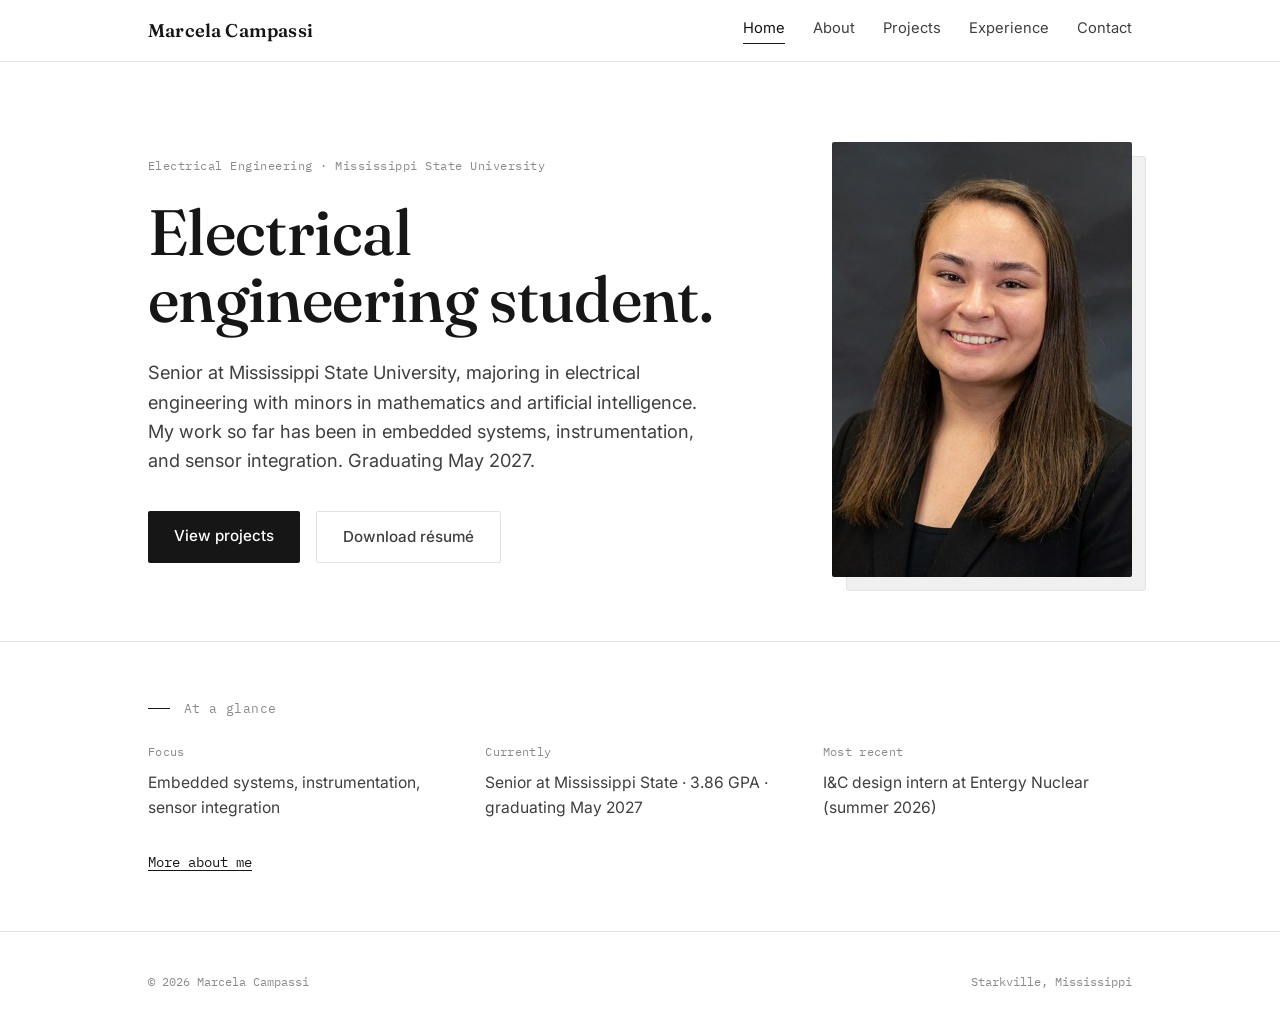
==== index.html @ 76c61601 "Add files via upload" ====
<!DOCTYPE html>
<html lang="en">
<head>
<meta charset="UTF-8">
<meta name="viewport" content="width=device-width, initial-scale=1.0">
<title>Marcela Campassi | Electrical Engineering</title>
<meta name="description" content="Electrical Engineering student at Mississippi State University focused on embedded systems, instrumentation, and hardware design.">
<link rel="icon" href="data:image/svg+xml,%3Csvg xmlns='http://www.w3.org/2000/svg' viewBox='0 0 32 32'%3E%3Crect width='32' height='32' rx='6' fill='%23153B50'/%3E%3Ctext x='16' y='22' font-family='Georgia,serif' font-size='16' fill='%23E8C547' text-anchor='middle' font-weight='700'%3EMC%3C/text%3E%3C/svg%3E">
<link rel="preconnect" href="https://fonts.googleapis.com">
<link rel="preconnect" href="https://fonts.gstatic.com" crossorigin>
<link href="https://fonts.googleapis.com/css2?family=Fraunces:opsz,wght@9..144,400;9..144,500;9..144,600&family=Inter:wght@400;500;600&family=IBM+Plex+Mono:wght@400;500&display=swap" rel="stylesheet">
<link rel="stylesheet" href="style.css">
</head>
<body>
<nav>
  <div class="nav-inner">
    <a class="brand" href="index.html">Marcela Campassi</a>
    <div class="nav-links">
      <a href="index.html" class="active">Home</a>
      <a href="about.html" >About</a>
      <a href="projects.html" >Projects</a>
      <a href="experience.html" >Experience</a>
      <a href="contact.html" >Contact</a>
    </div>
  </div>
</nav>
<header class="hero">
  <div class="wrap">
    <div class="hero-grid">
      <div>
        <p class="eyebrow">Electrical Engineering &middot; Mississippi State University</p>
        <h1>Electrical engineering student.</h1>
        <p class="lede">Senior at Mississippi State University, majoring in electrical engineering with minors in mathematics and artificial intelligence. My work so far has been in embedded systems, instrumentation, and sensor integration. Graduating May 2027.</p>
        <div class="hero-cta">
          <a class="btn btn-solid" href="projects.html">View projects</a>
          <a class="btn btn-ghost" href="resume.pdf">Download r&eacute;sum&eacute;</a>
        </div>
      </div>
      <div class="portrait">
        <img src="[data-uri]" alt="Marcela Campassi">
      </div>
    </div>
  </div>
</header>

<section class="strip">
  <div class="wrap">
    <div class="sec-head">At a glance</div>
    <div class="glance">
      <div><span class="g-k">Focus</span>Embedded systems, instrumentation, sensor integration</div>
      <div><span class="g-k">Currently</span>Senior at Mississippi State &middot; 3.86 GPA &middot; graduating May 2027</div>
      <div><span class="g-k">Most recent</span>I&amp;C design intern at Entergy Nuclear (summer 2026)</div>
    </div>
    <a class="text-link" href="about.html">More about me</a>
  </div>
</section>
<footer>
  <div class="wrap">
    <div class="footer-inner">
      <span>&copy; 2026 Marcela Campassi</span>
      <span>Starkville, Mississippi</span>
    </div>
  </div>
</footer>
</body>
</html>
---- style.css ----
:root{
  --ink:#161616;
  --deep:#161616;
  --slate:#3f3f3f;
  --mist:#8a8a8a;
  --paper:#ffffff;
  --card:#ffffff;
  --line:#e2e2e2;
  --gold:#161616;
  --gold-soft:#f0f0f0;
  --sig:Fraunces,Georgia,serif;
  --body:Inter,-apple-system,sans-serif;
  --mono:"IBM Plex Mono",monospace;
}
*{box-sizing:border-box;margin:0;padding:0}
html{scroll-behavior:smooth}
body{
  font-family:var(--body);
  color:var(--ink);
  background:var(--paper);
  line-height:1.6;
  -webkit-font-smoothing:antialiased;
  display:flex;flex-direction:column;min-height:100vh;
}
a{color:inherit}
img{max-width:100%;display:block}
.wrap{max-width:1040px;margin:0 auto;padding:0 28px;width:100%}

/* ---- Nav ---- */
nav{
  position:sticky;top:0;z-index:20;
  background:rgba(255,255,255,.9);
  backdrop-filter:blur(8px);
  border-bottom:1px solid var(--line);
}
.nav-inner{
  max-width:1040px;margin:0 auto;padding:16px 28px;
  display:flex;align-items:center;justify-content:space-between;
}
.brand{font-family:var(--sig);font-weight:600;font-size:1.15rem;letter-spacing:.01em;text-decoration:none}
.nav-links{display:flex;gap:28px;font-size:.92rem}
.nav-links a{color:var(--slate);text-decoration:none;transition:color .15s;padding-bottom:2px;border-bottom:1px solid transparent}
.nav-links a:hover{color:var(--gold)}
.nav-links a.active{color:var(--deep);border-bottom-color:var(--gold)}
@media(max-width:620px){
  .nav-inner{flex-direction:column;gap:12px;align-items:flex-start}
  .nav-links{gap:18px;flex-wrap:wrap}
}

/* ---- shared section frame ---- */
main,header,section{width:100%}
.sec-head{
  font-family:var(--mono);font-size:.82rem;color:var(--mist);
  letter-spacing:.03em;margin-bottom:24px;
  display:flex;align-items:center;gap:14px;
}
.sec-head::before{content:"";width:22px;height:1px;background:var(--gold)}
.page-top{padding:80px 0 72px;flex:1}
.page-h1{
  font-family:var(--sig);font-weight:500;font-size:clamp(2rem,5vw,2.9rem);
  color:var(--deep);margin-bottom:28px;letter-spacing:-.01em;line-height:1.1;
}
.text-link{
  display:inline-block;margin-top:32px;font-family:var(--mono);
  font-size:.85rem;color:var(--ink);text-decoration:underline;text-underline-offset:3px;
}
.text-link:hover{color:var(--deep)}

/* ---- Hero (home) ---- */
.hero{padding:80px 0 64px}
.hero-grid{display:grid;grid-template-columns:1fr 300px;gap:56px;align-items:center}
.eyebrow{font-family:var(--mono);font-size:.78rem;color:var(--mist);letter-spacing:.04em;margin-bottom:22px}
h1{font-family:var(--sig);font-weight:500;font-size:clamp(2.4rem,6vw,4rem);line-height:1.05;letter-spacing:-.01em;color:var(--deep);max-width:14ch}
.lede{margin-top:26px;font-size:1.14rem;color:var(--slate);max-width:52ch}
.hero-cta{margin-top:36px;display:flex;gap:16px;flex-wrap:wrap}
.portrait{position:relative}
.portrait img{width:100%;border-radius:2px}
.portrait::after{content:"";position:absolute;inset:0;border:1px solid var(--line);border-radius:3px;transform:translate(14px,14px);z-index:-1;background:var(--gold-soft)}
.btn{display:inline-block;padding:13px 26px;border-radius:2px;font-size:.95rem;font-weight:500;text-decoration:none;transition:all .15s}
.btn-solid{background:var(--deep);color:#fff}
.btn-solid:hover{background:var(--ink)}
.btn-ghost{border:1px solid var(--line);color:var(--slate)}
.btn-ghost:hover{border-color:var(--gold);color:var(--gold)}
@media(max-width:760px){
  .hero-grid{grid-template-columns:1fr;gap:40px}
  .portrait{max-width:260px}
}

/* ---- home glance strip ---- */
.strip{padding:56px 0;border-top:1px solid var(--line);flex:1}
.glance{display:grid;grid-template-columns:repeat(3,1fr);gap:28px}
.glance div{color:var(--slate);font-size:.98rem}
.g-k{display:block;font-family:var(--mono);font-size:.74rem;color:var(--mist);margin-bottom:8px;letter-spacing:.03em}
@media(max-width:680px){.glance{grid-template-columns:1fr;gap:20px}}

/* ---- About ---- */
.about p{font-size:1.08rem;color:var(--slate);max-width:64ch;margin-bottom:18px}

/* ---- Projects ---- */
.proj{display:grid;grid-template-columns:1fr;gap:0}
.p-item{padding:32px 0;border-bottom:1px solid var(--line);display:grid;grid-template-columns:180px 1fr;gap:32px;align-items:start}
.p-item:first-child{padding-top:0}
.p-item:last-child{border-bottom:none}
.p-meta{font-family:var(--mono);font-size:.8rem;color:var(--mist);line-height:1.5}
.p-meta .yr{color:var(--gold);display:block;margin-top:6px}
.p-body h3{font-family:var(--sig);font-weight:500;font-size:1.35rem;color:var(--deep);margin-bottom:10px}
.p-body p{color:var(--slate);max-width:60ch;margin-bottom:14px}
.p-body em{color:var(--mist);font-style:italic}
.tags{display:flex;flex-wrap:wrap;gap:8px}
.tag{font-family:var(--mono);font-size:.72rem;color:var(--slate);background:var(--gold-soft);padding:4px 10px;border-radius:2px}
@media(max-width:620px){
  .p-item{grid-template-columns:1fr;gap:12px}
  .p-meta{order:-1}
}

/* ---- Experience ---- */
.xp-row{display:grid;grid-template-columns:1fr auto;gap:16px;padding:16px 0;border-bottom:1px solid var(--line);align-items:baseline}
.xp-row:last-of-type{border-bottom:none}
.xp-role{font-weight:600;color:var(--ink)}
.xp-org{color:var(--slate);font-size:.96rem}
.xp-when{font-family:var(--mono);font-size:.8rem;color:var(--mist);white-space:nowrap}
.honors{margin-top:28px;font-size:.98rem;color:var(--slate);line-height:1.9}
.honors b{color:var(--deep);font-weight:600}

/* ---- Contact ---- */
.contact-grid{display:flex;gap:14px;flex-wrap:wrap;margin-top:24px}
.c-link{font-family:var(--mono);font-size:.9rem;color:var(--slate);text-decoration:none;padding:11px 18px;border:1px solid var(--line);border-radius:2px;transition:all .15s}
.c-link:hover{border-color:var(--gold);color:var(--gold)}

/* ---- Footer ---- */
footer{padding:40px 0;border-top:1px solid var(--line)}
.footer-inner{font-family:var(--mono);font-size:.78rem;color:var(--mist);display:flex;justify-content:space-between;flex-wrap:wrap;gap:8px;width:100%}

@media(prefers-reduced-motion:no-preference){
  .hero .eyebrow,.hero h1,.hero .lede,.hero-cta,.portrait,.page-h1{
    opacity:0;transform:translateY(14px);
    animation:rise .6s cubic-bezier(.2,.7,.3,1) forwards;
  }
  .hero h1{animation-delay:.06s}
  .hero .lede{animation-delay:.12s}
  .hero-cta{animation-delay:.18s}
  .portrait{animation-delay:.15s}
}
@keyframes rise{to{opacity:1;transform:none}}

/* ---- Toolkit / skills ---- */
.skills-sec{padding:56px 0 72px;border-top:1px solid var(--line)}
.skill-grid{display:grid;grid-template-columns:repeat(3,1fr);gap:28px}
.skill-grid div{color:var(--slate);font-size:.95rem;line-height:1.7}
.s-k{display:block;font-family:var(--mono);font-size:.74rem;color:var(--mist);margin-bottom:8px;letter-spacing:.03em}
@media(max-width:680px){.skill-grid{grid-template-columns:1fr;gap:20px}}

.p-links{font-family:var(--mono);font-size:.78rem;margin-top:2px}
.p-links a{color:var(--ink);text-decoration:underline;text-underline-offset:2px}
.p-links a:hover{color:var(--mist)}
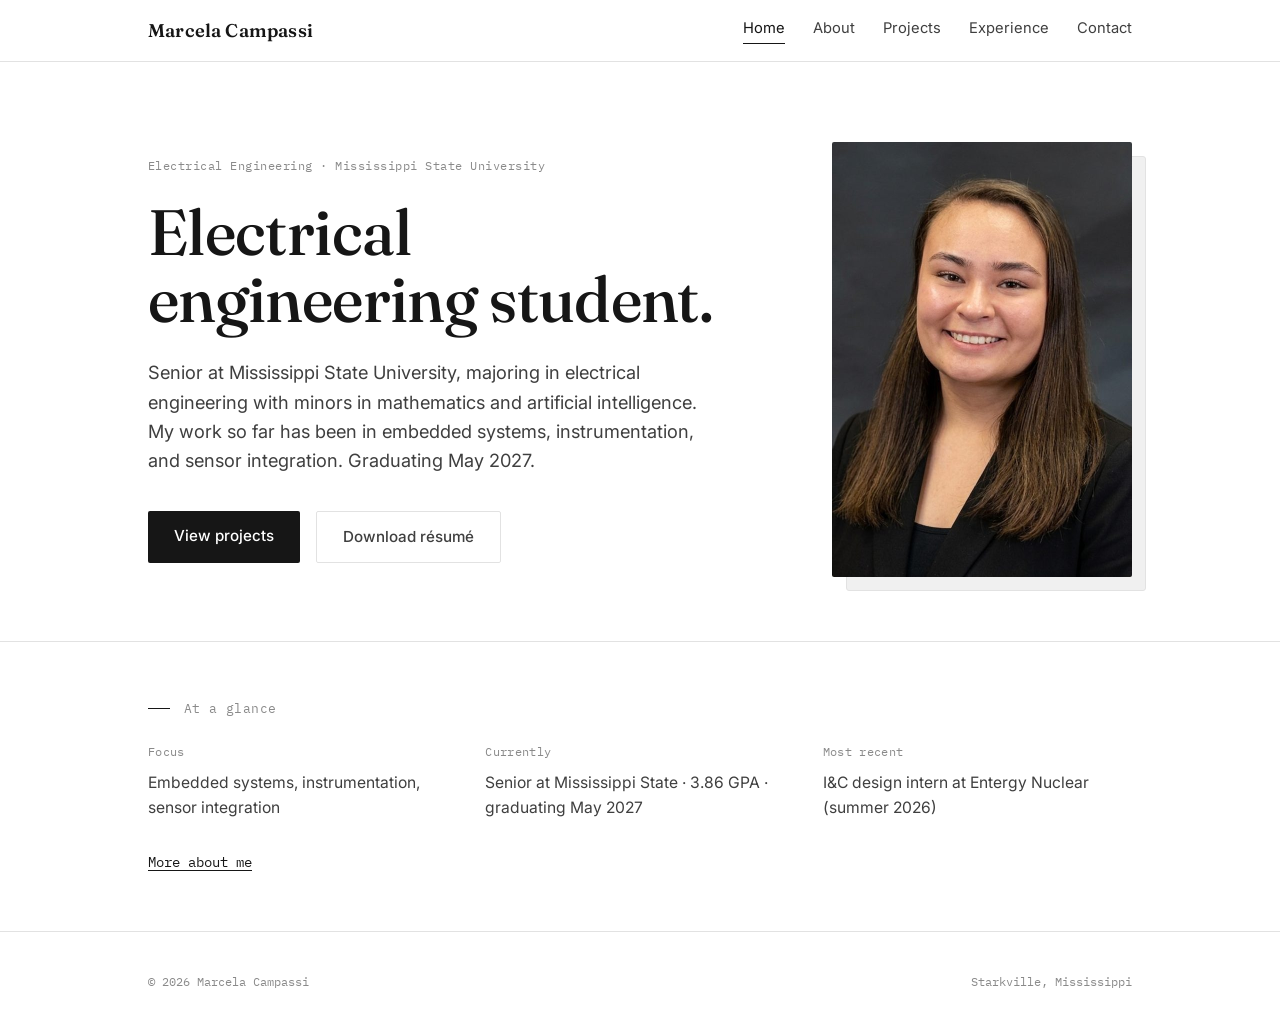
==== commit c6e721df: "Add files via upload" ====
--- a/index.html
+++ b/index.html
@@ -14,13 +14,13 @@
 <body>
 <nav>
   <div class="nav-inner">
-    <a class="brand" href="index.html">Marcela Campassi</a>
+    <a class="brand" href="./">Marcela Campassi</a>
     <div class="nav-links">
-      <a href="index.html" class="active">Home</a>
-      <a href="about.html" >About</a>
-      <a href="projects.html" >Projects</a>
-      <a href="experience.html" >Experience</a>
-      <a href="contact.html" >Contact</a>
+      <a href="./" class="active">Home</a>
+      <a href="about" >About</a>
+      <a href="projects" >Projects</a>
+      <a href="experience" >Experience</a>
+      <a href="contact" >Contact</a>
     </div>
   </div>
 </nav>
@@ -32,7 +32,7 @@
         <h1>Electrical engineering student.</h1>
         <p class="lede">Senior at Mississippi State University, majoring in electrical engineering with minors in mathematics and artificial intelligence. My work so far has been in embedded systems, instrumentation, and sensor integration. Graduating May 2027.</p>
         <div class="hero-cta">
-          <a class="btn btn-solid" href="projects.html">View projects</a>
+          <a class="btn btn-solid" href="projects">View projects</a>
           <a class="btn btn-ghost" href="resume.pdf">Download r&eacute;sum&eacute;</a>
         </div>
       </div>
@@ -51,7 +51,7 @@
       <div><span class="g-k">Currently</span>Senior at Mississippi State &middot; 3.86 GPA &middot; graduating May 2027</div>
       <div><span class="g-k">Most recent</span>I&amp;C design intern at Entergy Nuclear (summer 2026)</div>
     </div>
-    <a class="text-link" href="about.html">More about me</a>
+    <a class="text-link" href="about">More about me</a>
   </div>
 </section>
 <footer>
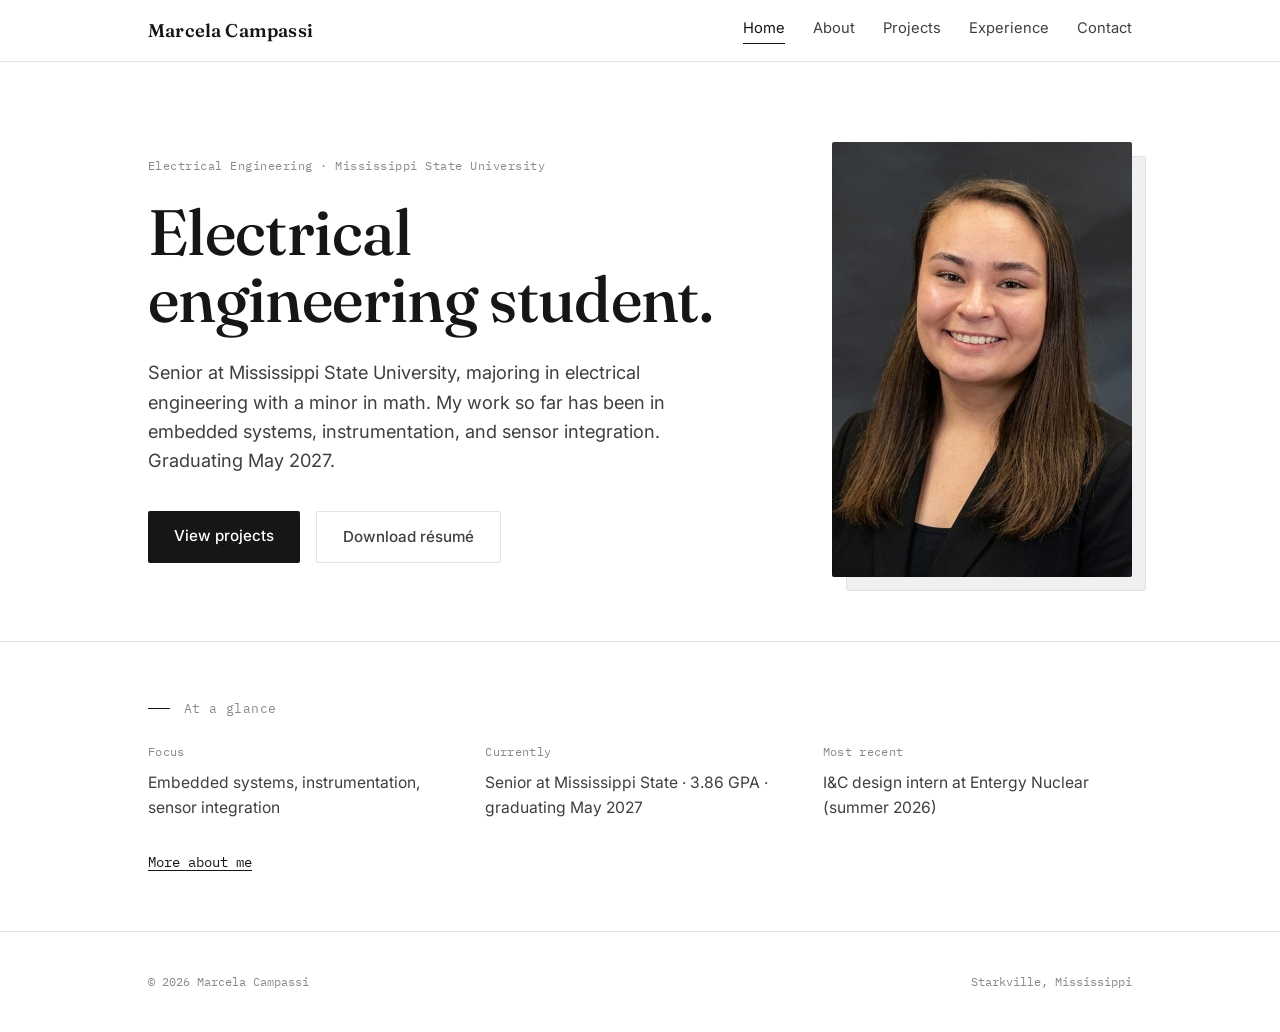
==== commit 480f670f: "Update index.html" ====
--- a/index.html
+++ b/index.html
@@ -30,7 +30,7 @@
       <div>
         <p class="eyebrow">Electrical Engineering &middot; Mississippi State University</p>
         <h1>Electrical engineering student.</h1>
-        <p class="lede">Senior at Mississippi State University, majoring in electrical engineering with minors in mathematics and artificial intelligence. My work so far has been in embedded systems, instrumentation, and sensor integration. Graduating May 2027.</p>
+        <p class="lede">Senior at Mississippi State University, majoring in electrical engineering with a minor in math. My work so far has been in embedded systems, instrumentation, and sensor integration. Graduating May 2027.</p>
         <div class="hero-cta">
           <a class="btn btn-solid" href="projects">View projects</a>
           <a class="btn btn-ghost" href="resume.pdf">Download r&eacute;sum&eacute;</a>
--- a/style.css
+++ b/style.css
@@ -153,3 +153,5 @@
 .p-links{font-family:var(--mono);font-size:.78rem;margin-top:2px}
 .p-links a{color:var(--ink);text-decoration:underline;text-underline-offset:2px}
 .p-links a:hover{color:var(--mist)}
+.tags + .p-links{margin-top:16px;margin-bottom:0}
+.p-body p.p-note{font-size:.8rem;color:var(--mist);font-style:italic;margin-top:8px;margin-bottom:0}
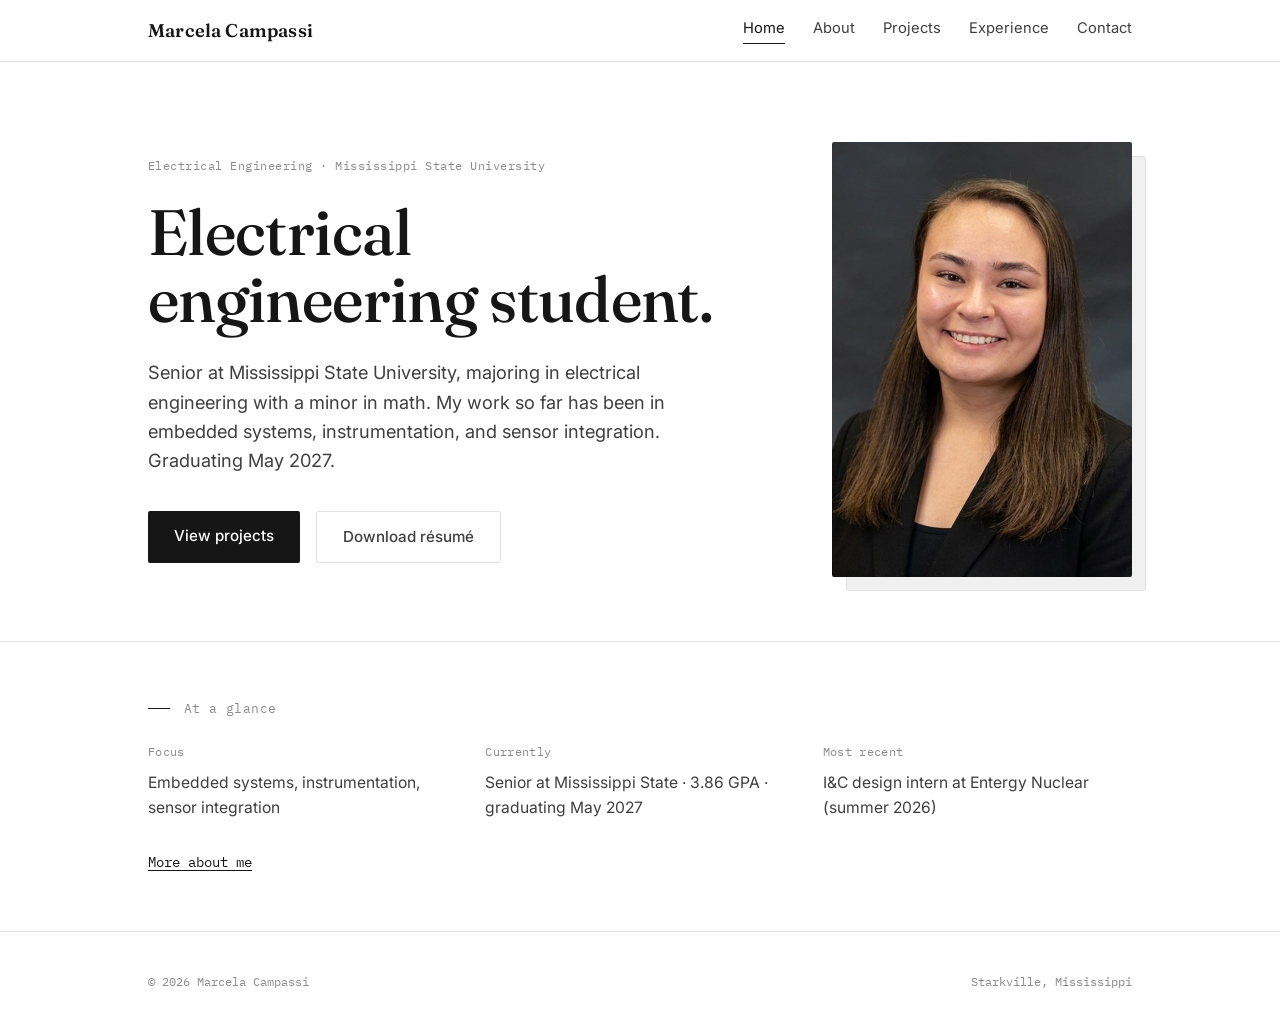
==== commit c68631bb: "Update index.html" ====
--- a/index.html
+++ b/index.html
@@ -62,5 +62,6 @@
     </div>
   </div>
 </footer>
+  <!-- Cloudflare Web Analytics --><script type='module' src='https://static.cloudflareinsights.com/beacon.min.js' data-cf-beacon='{"token": "9872ea9ae251476d80b3cb22bef1b5f8"}'></script><!-- End Cloudflare Web Analytics -->
 </body>
 </html>
